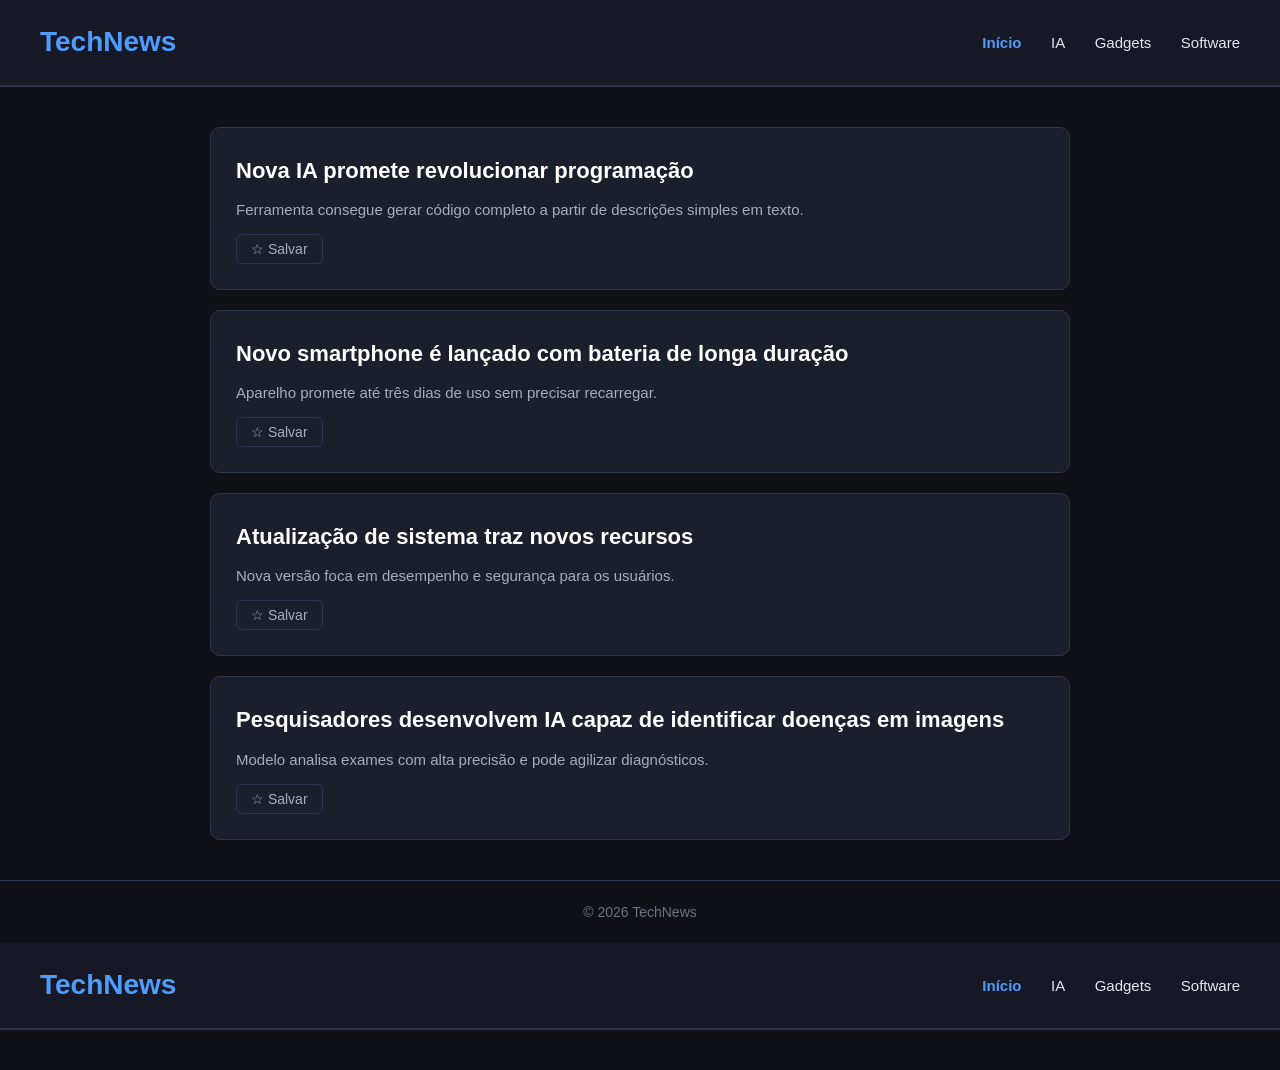
==== index.html @ 20830799 "Add files via upload" ====
<!DOCTYPE html>
<html lang="pt-br">
<head>
    <meta charset="UTF-8">
    <meta name="viewport" content="width=device-width, initial-scale=1.0">
    <title>TechNews - Tecnologia em dia</title>
    <link rel="stylesheet" href="style.css">
</head>
<body>

    <header>
        <h1>TechNews</h1>
        <nav>
            <a href="#" data-categoria="todos" class="ativo">Início</a>
            <a href="#" data-categoria="ia">IA</a>
            <a href="#" data-categoria="gadgets">Gadgets</a>
            <a href="#" data-categoria="software">Software</a>
        </nav>
    </header>

    <main id="lista-noticias">
        </main>

    <footer>
        <p>&copy; 2026 TechNews</p>
    </footer>

    <script src="script.js"></script>
</body>
</html>
<header>
    <h1>TechNews</h1>
    <nav aria-label="Menu principal">
        <a href="#" data-categoria="todos" class="ativo">Início</a>
        <a href="#" data-categoria="ia">IA</a>
        <a href="#" data-categoria="gadgets">Gadgets</a>
        <a href="#" data-categoria="software">Software</a>
    </nav>
</header>

<main id="lista-noticias" aria-live="polite">
</main>
---- style.css ----
* {
    margin: 0;
    padding: 0;
    box-sizing: border-box;
}

body {
    font-family: 'Segoe UI', Arial, sans-serif;
    background-color: #0f1117;
    color: #e4e6eb;
    line-height: 1.6;
}

header {
    background-color: #161925;
    padding: 20px 40px;
    display: flex;
    justify-content: space-between;
    align-items: center;
    border-bottom: 2px solid #2e3450;
}

header h1 {
    color: #4f9cff;
    font-size: 28px;
}

nav a {
    color: #e4e6eb;
    text-decoration: none;
    margin-left: 25px;
    font-size: 15px;
    transition: color 0.2s;
}

nav a:hover {
    color: #4f9cff;
}

main {
    max-width: 900px;
    margin: 40px auto;
    padding: 0 20px;
}

article {
    background-color: #1b1e2b;
    border: 1px solid #2e3450;
    border-radius: 10px;
    padding: 25px;
    margin-bottom: 20px;
    transition: transform 0.2s, border-color 0.2s;
}

article:hover {
    transform: translateY(-3px);
    border-color: #4f9cff;
}

article h2 {
    color: #ffffff;
    font-size: 22px;
    margin-bottom: 10px;
}

article p {
    color: #a8adba;
    font-size: 15px;
}

footer {
    text-align: center;
    padding: 20px;
    color: #6b7280;
    font-size: 14px;
    border-top: 1px solid #2e3450;
}
nav a.ativo {
    color: #4f9cff;
    font-weight: bold;
}

.btn-salvar {
    background: none;
    border: 1px solid #2e3450;
    color: #a8adba;
    padding: 6px 14px;
    border-radius: 6px;
    cursor: pointer;
    margin-top: 12px;
    font-size: 14px;
    transition: all 0.2s;
}

.btn-salvar:hover {
    border-color: #4f9cff;
    color: #4f9cff;
}

.btn-salvar.salvo {
    background-color: #4f9cff;
    color: #ffffff;
    border-color: #4f9cff;
}
/* Responsividade - telas até 600px (celulares) */
@media (max-width: 600px) {

    header {
        flex-direction: column;
        align-items: flex-start;
        padding: 15px 20px;
    }

    header h1 {
        font-size: 22px;
        margin-bottom: 12px;
    }

    nav {
        display: flex;
        flex-wrap: wrap;
        gap: 10px;
    }

    nav a {
        margin-left: 0;
        font-size: 14px;
    }

    main {
        margin: 20px auto;
        padding: 0 15px;
    }

    article {
        padding: 18px;
    }

    article h2 {
        font-size: 19px;
    }

    article p {
        font-size: 14px;
    }
}

/* Responsividade - tablets */
@media (min-width: 601px) and (max-width: 900px) {

    main {
        padding: 0 30px;
    }
}

a:focus,
button:focus {
    outline: 3px solid #4f9cff;
    outline-offset: 2px;
}
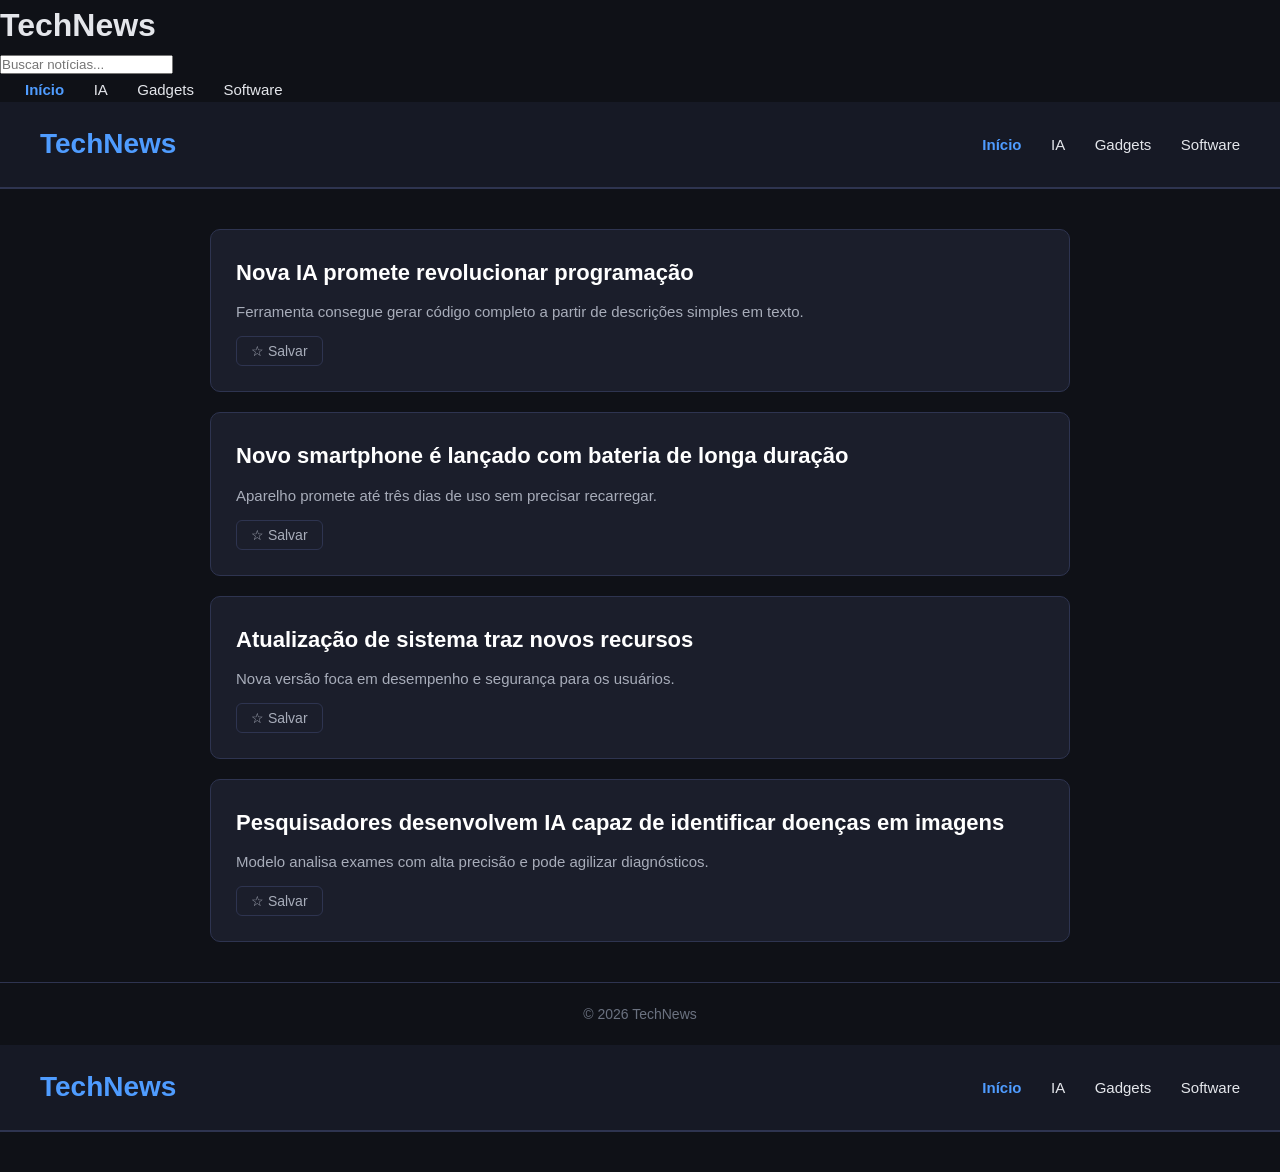
==== commit 07da456b: "Update index.html" ====
--- a/index.html
+++ b/index.html
@@ -1,3 +1,4 @@
+
 <!DOCTYPE html>
 <html lang="pt-br">
 <head>
@@ -5,6 +6,16 @@
     <meta name="viewport" content="width=device-width, initial-scale=1.0">
     <title>TechNews - Tecnologia em dia</title>
     <link rel="stylesheet" href="style.css">
+
+    <h1>TechNews</h1>
+    <input type="text" id="busca" placeholder="Buscar notícias..." aria-label="Buscar notícias">
+    <nav aria-label="Menu principal">
+        <a href="#" data-categoria="todos" class="ativo">Início</a>
+        <a href="#" data-categoria="ia">IA</a>
+        <a href="#" data-categoria="gadgets">Gadgets</a>
+        <a href="#" data-categoria="software">Software</a>
+    </nav>
+    
 </head>
 <body>
 
@@ -40,3 +51,5 @@
 
 <main id="lista-noticias" aria-live="polite">
 </main>
+
+   
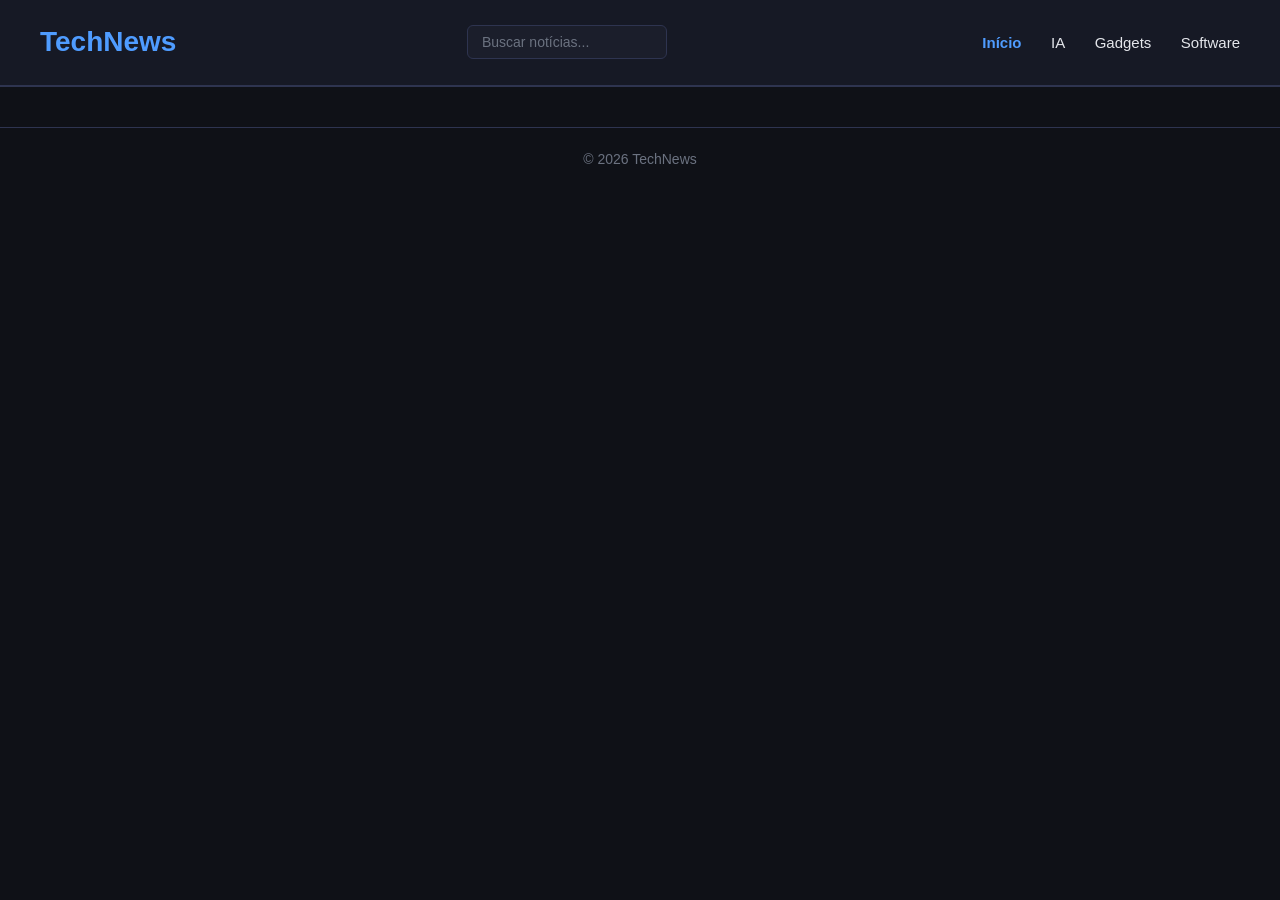
==== commit 978cedee: "Update index.html" ====
--- a/index.html
+++ b/index.html
@@ -1,4 +1,3 @@
-
 <!DOCTYPE html>
 <html lang="pt-br">
 <head>
@@ -6,22 +5,13 @@
     <meta name="viewport" content="width=device-width, initial-scale=1.0">
     <title>TechNews - Tecnologia em dia</title>
     <link rel="stylesheet" href="style.css">
-
-    <h1>TechNews</h1>
-    <input type="text" id="busca" placeholder="Buscar notícias..." aria-label="Buscar notícias">
-    <nav aria-label="Menu principal">
-        <a href="#" data-categoria="todos" class="ativo">Início</a>
-        <a href="#" data-categoria="ia">IA</a>
-        <a href="#" data-categoria="gadgets">Gadgets</a>
-        <a href="#" data-categoria="software">Software</a>
-    </nav>
-    
 </head>
 <body>
 
     <header>
         <h1>TechNews</h1>
-        <nav>
+        <input type="text" id="busca" placeholder="Buscar notícias..." aria-label="Buscar notícias">
+        <nav aria-label="Menu principal">
             <a href="#" data-categoria="todos" class="ativo">Início</a>
             <a href="#" data-categoria="ia">IA</a>
             <a href="#" data-categoria="gadgets">Gadgets</a>
@@ -29,8 +19,8 @@
         </nav>
     </header>
 
-    <main id="lista-noticias">
-        </main>
+    <main id="lista-noticias" aria-live="polite">
+    </main>
 
     <footer>
         <p>&copy; 2026 TechNews</p>
@@ -39,17 +29,3 @@
     <script src="script.js"></script>
 </body>
 </html>
-<header>
-    <h1>TechNews</h1>
-    <nav aria-label="Menu principal">
-        <a href="#" data-categoria="todos" class="ativo">Início</a>
-        <a href="#" data-categoria="ia">IA</a>
-        <a href="#" data-categoria="gadgets">Gadgets</a>
-        <a href="#" data-categoria="software">Software</a>
-    </nav>
-</header>
-
-<main id="lista-noticias" aria-live="polite">
-</main>
-
-   
--- a/style.css
+++ b/style.css
@@ -1,3 +1,4 @@
+
 * {
     margin: 0;
     padding: 0;
@@ -157,4 +158,21 @@
 button:focus {
     outline: 3px solid #4f9cff;
     outline-offset: 2px;
-}+}
+#busca {
+    background-color: #1b1e2b;
+    border: 1px solid #2e3450;
+    border-radius: 6px;
+    padding: 8px 14px;
+    color: #e4e6eb;
+    font-size: 14px;
+    width: 200px;
+}
+
+#busca::placeholder {
+    color: #6b7280;
+}
+
+#busca:focus {
+    outline: 2px solid #4f9cff;
+    border-color: #4f9cff;
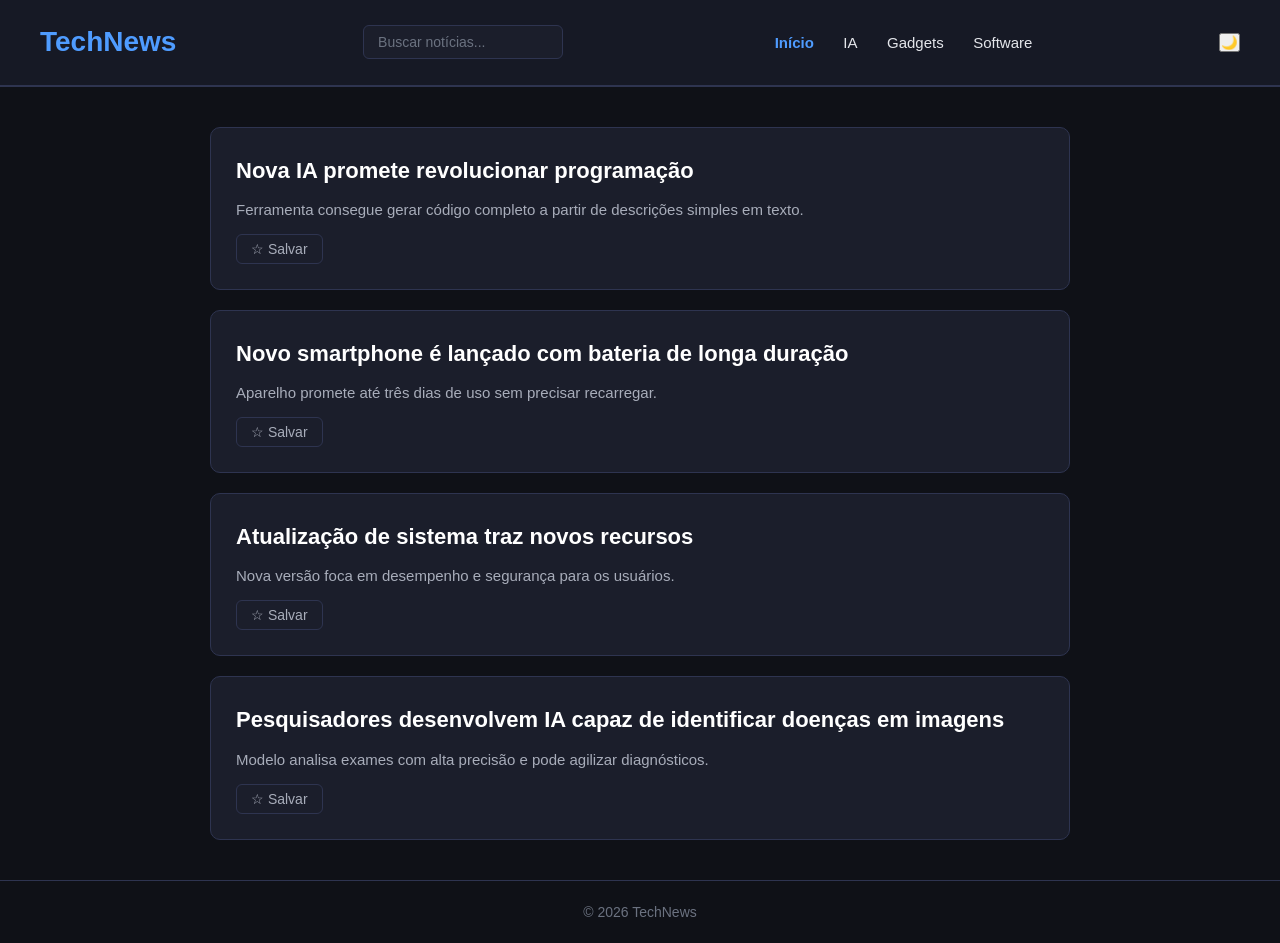
==== commit c62e6f55: "Update index.html" ====
--- a/index.html
+++ b/index.html
@@ -17,6 +17,7 @@
             <a href="#" data-categoria="gadgets">Gadgets</a>
             <a href="#" data-categoria="software">Software</a>
         </nav>
+        <button id="toggle-tema" aria-label="Alternar tema claro/escuro">🌙</button>
     </header>
 
     <main id="lista-noticias" aria-live="polite">
--- a/style.css
+++ b/style.css
@@ -1,4 +1,3 @@
-
 * {
     margin: 0;
     padding: 0;
@@ -19,6 +18,8 @@
     justify-content: space-between;
     align-items: center;
     border-bottom: 2px solid #2e3450;
+    flex-wrap: wrap;
+    gap: 15px;
 }
 
 header h1 {
@@ -36,6 +37,11 @@
 
 nav a:hover {
     color: #4f9cff;
+}
+
+nav a.ativo {
+    color: #4f9cff;
+    font-weight: bold;
 }
 
 main {
@@ -76,10 +82,6 @@
     font-size: 14px;
     border-top: 1px solid #2e3450;
 }
-nav a.ativo {
-    color: #4f9cff;
-    font-weight: bold;
-}
 
 .btn-salvar {
     background: none;
@@ -103,62 +105,13 @@
     color: #ffffff;
     border-color: #4f9cff;
 }
-/* Responsividade - telas até 600px (celulares) */
-@media (max-width: 600px) {
-
-    header {
-        flex-direction: column;
-        align-items: flex-start;
-        padding: 15px 20px;
-    }
-
-    header h1 {
-        font-size: 22px;
-        margin-bottom: 12px;
-    }
-
-    nav {
-        display: flex;
-        flex-wrap: wrap;
-        gap: 10px;
-    }
-
-    nav a {
-        margin-left: 0;
-        font-size: 14px;
-    }
-
-    main {
-        margin: 20px auto;
-        padding: 0 15px;
-    }
-
-    article {
-        padding: 18px;
-    }
-
-    article h2 {
-        font-size: 19px;
-    }
-
-    article p {
-        font-size: 14px;
-    }
-}
-
-/* Responsividade - tablets */
-@media (min-width: 601px) and (max-width: 900px) {
-
-    main {
-        padding: 0 30px;
-    }
-}
 
 a:focus,
 button:focus {
     outline: 3px solid #4f9cff;
     outline-offset: 2px;
 }
+
 #busca {
     background-color: #1b1e2b;
     border: 1px solid #2e3450;
@@ -176,3 +129,47 @@
 #busca:focus {
     outline: 2px solid #4f9cff;
     border-color: #4f9cff;
+}
+
+@media (max-width: 600px) {
+    header {
+        flex-direction: column;
+        align-items: flex-start;
+        padding: 15px 20px;
+    }
+    header h1 {
+        font-size: 22px;
+        margin-bottom: 12px;
+    }
+    nav {
+        display: flex;
+        flex-wrap: wrap;
+        gap: 10px;
+    }
+    nav a {
+        margin-left: 0;
+        font-size: 14px;
+    }
+    main {
+        margin: 20px auto;
+        padding: 0 15px;
+    }
+    article {
+        padding: 18px;
+    }
+    article h2 {
+        font-size: 19px;
+    }
+    article p {
+        font-size: 14px;
+    }
+    #busca {
+        width: 100%;
+    }
+}
+
+@media (min-width: 601px) and (max-width: 900px) {
+    main {
+        padding: 0 30px;
+    }
+}
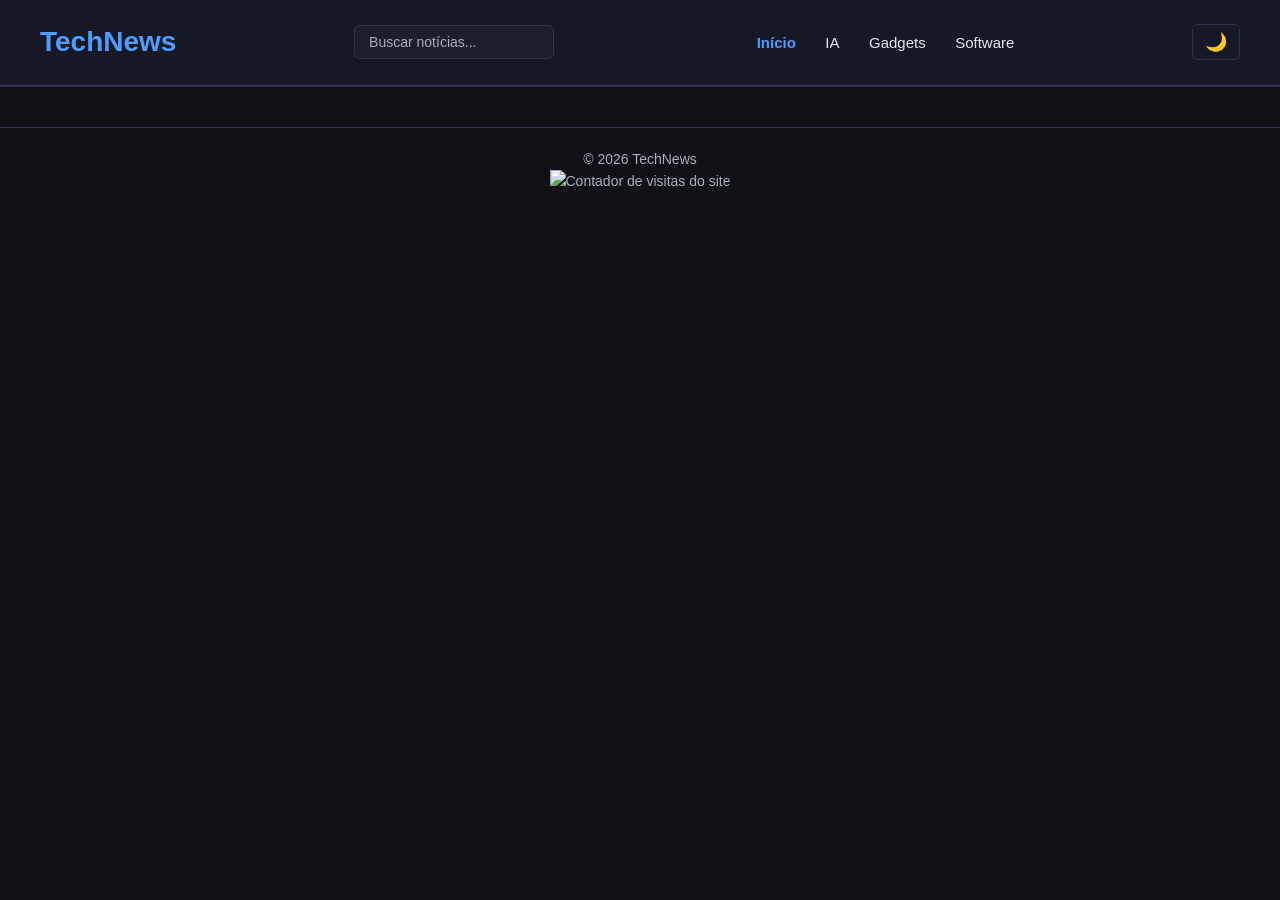
==== commit 58b62808: "Update index.html" ====
--- a/index.html
+++ b/index.html
@@ -25,8 +25,10 @@
 
     <footer>
         <p>&copy; 2026 TechNews</p>
+        <p><img src="https://hits.sh/vfx001001.github.io/technews-teste.svg" alt="Contador de visitas do site"></p>
     </footer>
 
+    <script src="dados.js"></script>
     <script src="script.js"></script>
 </body>
 </html>
--- a/style.css
+++ b/style.css
@@ -4,31 +4,53 @@
     box-sizing: border-box;
 }
 
+:root {
+    --bg: #0f1117;
+    --bg-card: #1b1e2b;
+    --bg-header: #161925;
+    --border: #2e3450;
+    --texto: #e4e6eb;
+    --texto-secundario: #a8adba;
+    --destaque: #4f9cff;
+}
+
+body.claro {
+    --bg: #f4f5f7;
+    --bg-card: #ffffff;
+    --bg-header: #ffffff;
+    --border: #d8dce3;
+    --texto: #1a1d29;
+    --texto-secundario: #5b6472;
+    --destaque: #2563eb;
+}
+
 body {
     font-family: 'Segoe UI', Arial, sans-serif;
-    background-color: #0f1117;
-    color: #e4e6eb;
+    background-color: var(--bg);
+    color: var(--texto);
     line-height: 1.6;
+    transition: background-color 0.3s, color 0.3s;
 }
 
 header {
-    background-color: #161925;
+    background-color: var(--bg-header);
     padding: 20px 40px;
     display: flex;
     justify-content: space-between;
     align-items: center;
-    border-bottom: 2px solid #2e3450;
+    border-bottom: 2px solid var(--border);
     flex-wrap: wrap;
     gap: 15px;
+    transition: background-color 0.3s, border-color 0.3s;
 }
 
 header h1 {
-    color: #4f9cff;
+    color: var(--destaque);
     font-size: 28px;
 }
 
 nav a {
-    color: #e4e6eb;
+    color: var(--texto);
     text-decoration: none;
     margin-left: 25px;
     font-size: 15px;
@@ -36,12 +58,27 @@
 }
 
 nav a:hover {
-    color: #4f9cff;
+    color: var(--destaque);
 }
 
 nav a.ativo {
-    color: #4f9cff;
+    color: var(--destaque);
     font-weight: bold;
+}
+
+#toggle-tema {
+    background: none;
+    border: 1px solid var(--border);
+    color: var(--texto);
+    font-size: 18px;
+    padding: 6px 12px;
+    border-radius: 6px;
+    cursor: pointer;
+    transition: all 0.2s;
+}
+
+#toggle-tema:hover {
+    border-color: var(--destaque);
 }
 
 main {
@@ -51,42 +88,42 @@
 }
 
 article {
-    background-color: #1b1e2b;
-    border: 1px solid #2e3450;
+    background-color: var(--bg-card);
+    border: 1px solid var(--border);
     border-radius: 10px;
     padding: 25px;
     margin-bottom: 20px;
-    transition: transform 0.2s, border-color 0.2s;
+    transition: transform 0.2s, border-color 0.2s, background-color 0.3s;
 }
 
 article:hover {
     transform: translateY(-3px);
-    border-color: #4f9cff;
+    border-color: var(--destaque);
 }
 
 article h2 {
-    color: #ffffff;
+    color: var(--texto);
     font-size: 22px;
     margin-bottom: 10px;
 }
 
 article p {
-    color: #a8adba;
+    color: var(--texto-secundario);
     font-size: 15px;
 }
 
 footer {
     text-align: center;
     padding: 20px;
-    color: #6b7280;
+    color: var(--texto-secundario);
     font-size: 14px;
-    border-top: 1px solid #2e3450;
+    border-top: 1px solid var(--border);
 }
 
 .btn-salvar {
     background: none;
-    border: 1px solid #2e3450;
-    color: #a8adba;
+    border: 1px solid var(--border);
+    color: var(--texto-secundario);
     padding: 6px 14px;
     border-radius: 6px;
     cursor: pointer;
@@ -96,39 +133,40 @@
 }
 
 .btn-salvar:hover {
-    border-color: #4f9cff;
-    color: #4f9cff;
+    border-color: var(--destaque);
+    color: var(--destaque);
 }
 
 .btn-salvar.salvo {
-    background-color: #4f9cff;
+    background-color: var(--destaque);
     color: #ffffff;
-    border-color: #4f9cff;
+    border-color: var(--destaque);
 }
 
 a:focus,
 button:focus {
-    outline: 3px solid #4f9cff;
+    outline: 3px solid var(--destaque);
     outline-offset: 2px;
 }
 
 #busca {
-    background-color: #1b1e2b;
-    border: 1px solid #2e3450;
+    background-color: var(--bg-card);
+    border: 1px solid var(--border);
     border-radius: 6px;
     padding: 8px 14px;
-    color: #e4e6eb;
+    color: var(--texto);
     font-size: 14px;
     width: 200px;
+    transition: background-color 0.3s, color 0.3s;
 }
 
 #busca::placeholder {
-    color: #6b7280;
+    color: var(--texto-secundario);
 }
 
 #busca:focus {
-    outline: 2px solid #4f9cff;
-    border-color: #4f9cff;
+    outline: 2px solid var(--destaque);
+    border-color: var(--destaque);
 }
 
 @media (max-width: 600px) {
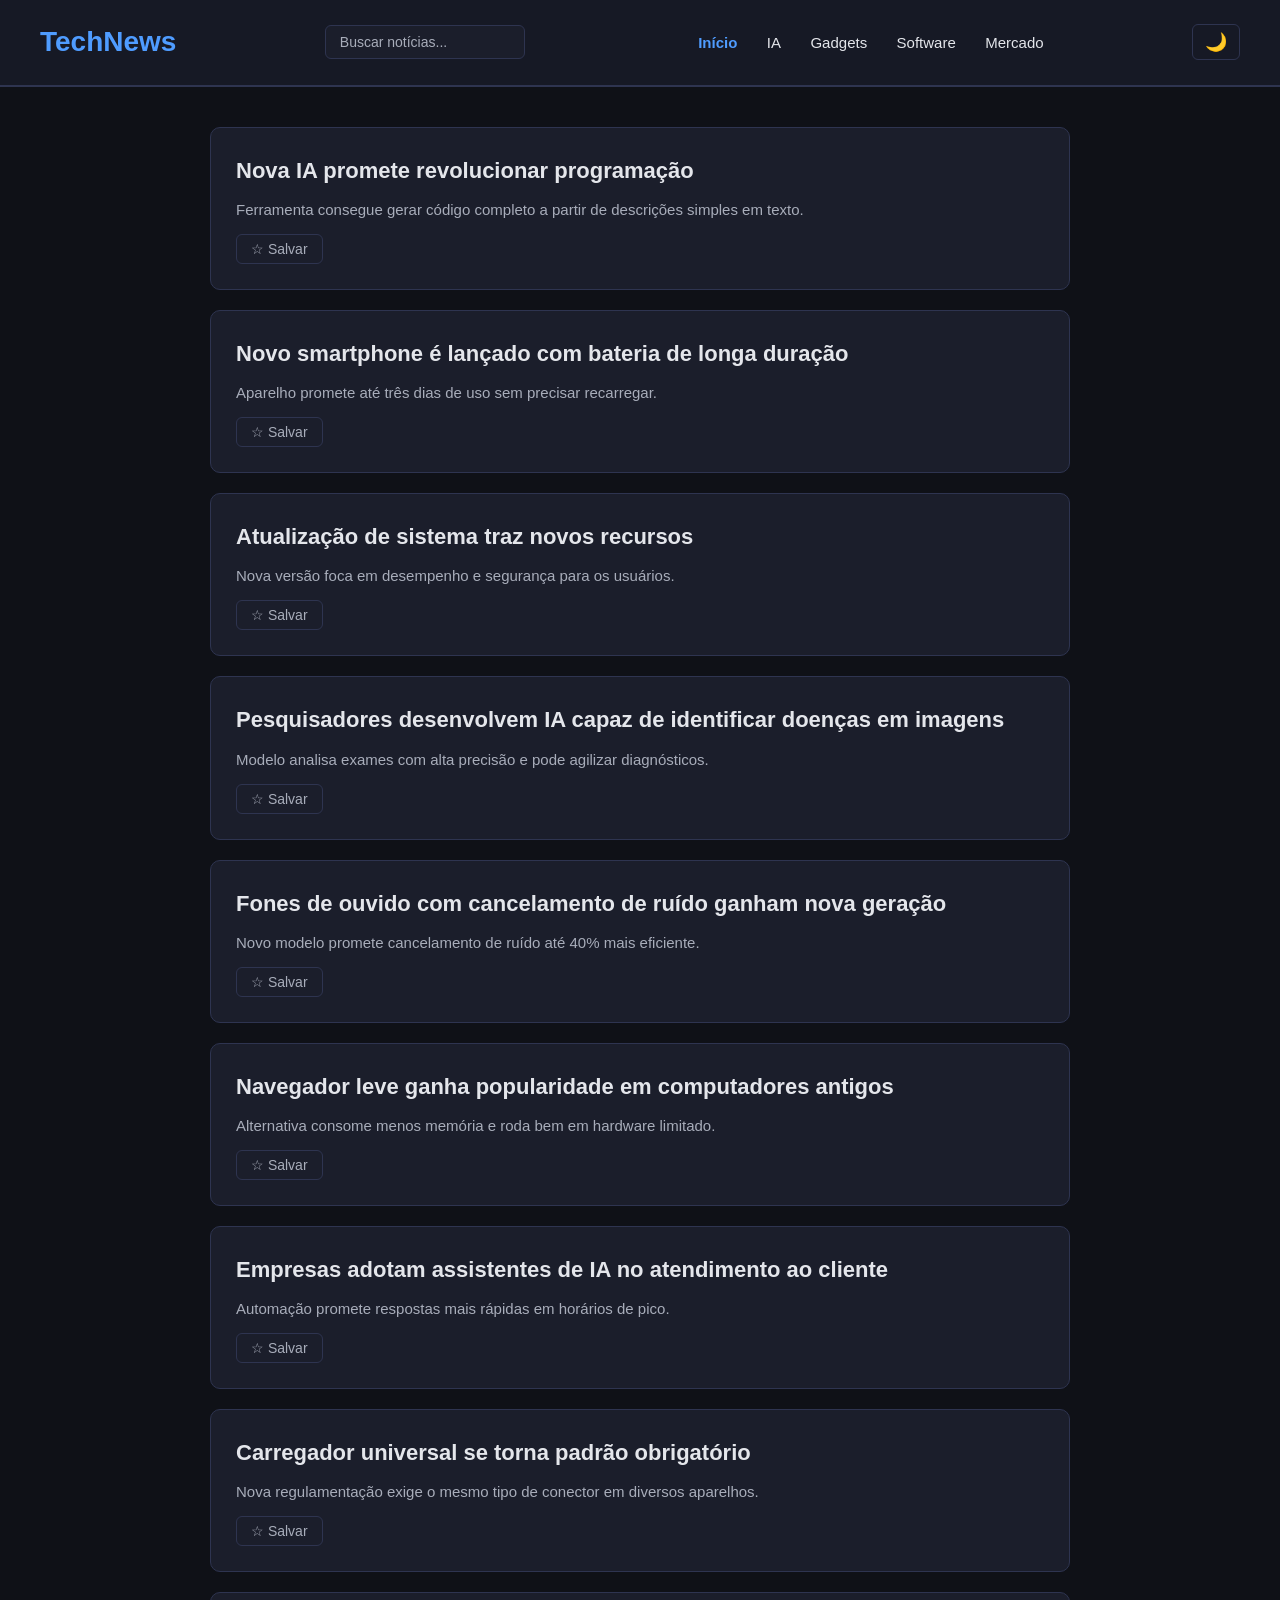
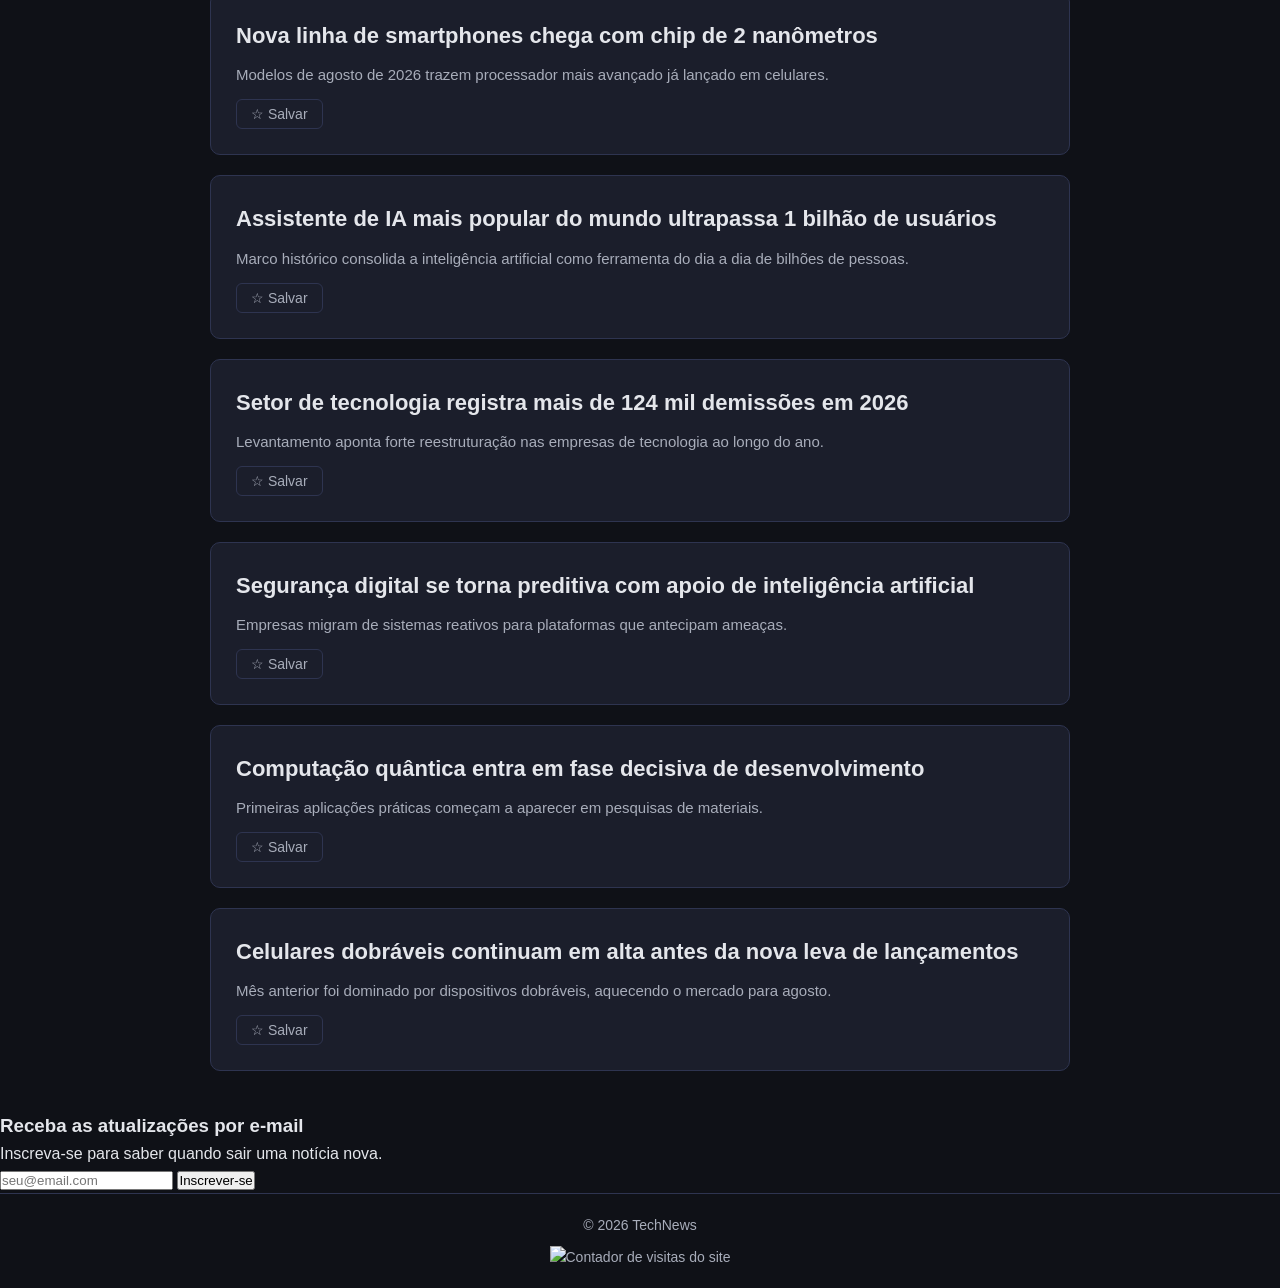
==== commit 06ef6252: "Update index.html" ====
--- a/index.html
+++ b/index.html
@@ -16,12 +16,22 @@
             <a href="#" data-categoria="ia">IA</a>
             <a href="#" data-categoria="gadgets">Gadgets</a>
             <a href="#" data-categoria="software">Software</a>
+            <a href="#" data-categoria="mercado">Mercado</a>
         </nav>
         <button id="toggle-tema" aria-label="Alternar tema claro/escuro">🌙</button>
     </header>
 
     <main id="lista-noticias" aria-live="polite">
     </main>
+
+    <section class="newsletter">
+        <h3>Receba as atualizações por e-mail</h3>
+        <p>Inscreva-se para saber quando sair uma notícia nova.</p>
+        <form action="https://formspree.io/f/mbgroerv" method="POST">
+            <input type="email" name="email" placeholder="seu@email.com" required>
+            <button type="submit">Inscrever-se</button>
+        </form>
+    </section>
 
     <footer>
         <p>&copy; 2026 TechNews</p>
--- a/style.css
+++ b/style.css
@@ -49,6 +49,11 @@
     font-size: 28px;
 }
 
+header h1 a {
+    color: inherit;
+    text-decoration: none;
+}
+
 nav a {
     color: var(--texto);
     text-decoration: none;
@@ -120,6 +125,10 @@
     border-top: 1px solid var(--border);
 }
 
+footer img {
+    margin-top: 10px;
+}
+
 .btn-salvar {
     background: none;
     border: 1px solid var(--border);
@@ -167,6 +176,132 @@
 #busca:focus {
     outline: 2px solid var(--destaque);
     border-color: var(--destaque);
+}
+
+/* Página de detalhes do artigo */
+.voltar {
+    display: inline-block;
+    margin-bottom: 20px;
+    color: var(--destaque);
+    text-decoration: none;
+    font-size: 14px;
+}
+
+.voltar:hover {
+    text-decoration: underline;
+}
+
+.artigo-imagem {
+    width: 100%;
+    border-radius: 10px;
+    margin-bottom: 20px;
+    display: block;
+}
+
+.artigo-titulo {
+    font-size: 28px;
+    margin-bottom: 15px;
+    color: var(--texto);
+}
+
+.artigo-texto {
+    color: var(--texto-secundario);
+    font-size: 16px;
+    margin-bottom: 30px;
+}
+
+.grafico-container {
+    background-color: var(--bg-card);
+    border: 1px solid var(--border);
+    border-radius: 10px;
+    padding: 20px;
+    margin-bottom: 30px;
+}
+
+.grafico-container h3 {
+    margin-bottom: 15px;
+    font-size: 16px;
+    color: var(--texto);
+}
+
+canvas {
+    max-width: 100%;
+}
+
+.comentarios {
+    background-color: var(--bg-card);
+    border: 1px solid var(--border);
+    border-radius: 10px;
+    padding: 20px;
+}
+
+.comentarios h3 {
+    margin-bottom: 15px;
+    font-size: 16px;
+}
+
+.lista-comentarios {
+    list-style: none;
+    margin-bottom: 20px;
+}
+
+.lista-comentarios li {
+    border-bottom: 1px solid var(--border);
+    padding: 12px 0;
+}
+
+.lista-comentarios li:last-child {
+    border-bottom: none;
+}
+
+.comentario-nome {
+    font-weight: bold;
+    color: var(--destaque);
+    font-size: 14px;
+}
+
+.comentario-texto {
+    color: var(--texto-secundario);
+    font-size: 14px;
+    margin-top: 4px;
+}
+
+.sem-comentarios {
+    color: var(--texto-secundario);
+    font-size: 14px;
+    font-style: italic;
+}
+
+.form-comentario input,
+.form-comentario textarea {
+    width: 100%;
+    background-color: var(--bg);
+    border: 1px solid var(--border);
+    border-radius: 6px;
+    padding: 10px;
+    color: var(--texto);
+    font-size: 14px;
+    margin-bottom: 10px;
+    font-family: inherit;
+}
+
+.form-comentario textarea {
+    resize: vertical;
+    min-height: 70px;
+}
+
+.form-comentario button {
+    background-color: var(--destaque);
+    color: #ffffff;
+    border: none;
+    padding: 10px 20px;
+    border-radius: 6px;
+    cursor: pointer;
+    font-size: 14px;
+}
+
+.form-comentario button:hover {
+    opacity: 0.9;
 }
 
 @media (max-width: 600px) {
@@ -204,6 +339,9 @@
     #busca {
         width: 100%;
     }
+    .artigo-titulo {
+        font-size: 22px;
+    }
 }
 
 @media (min-width: 601px) and (max-width: 900px) {
